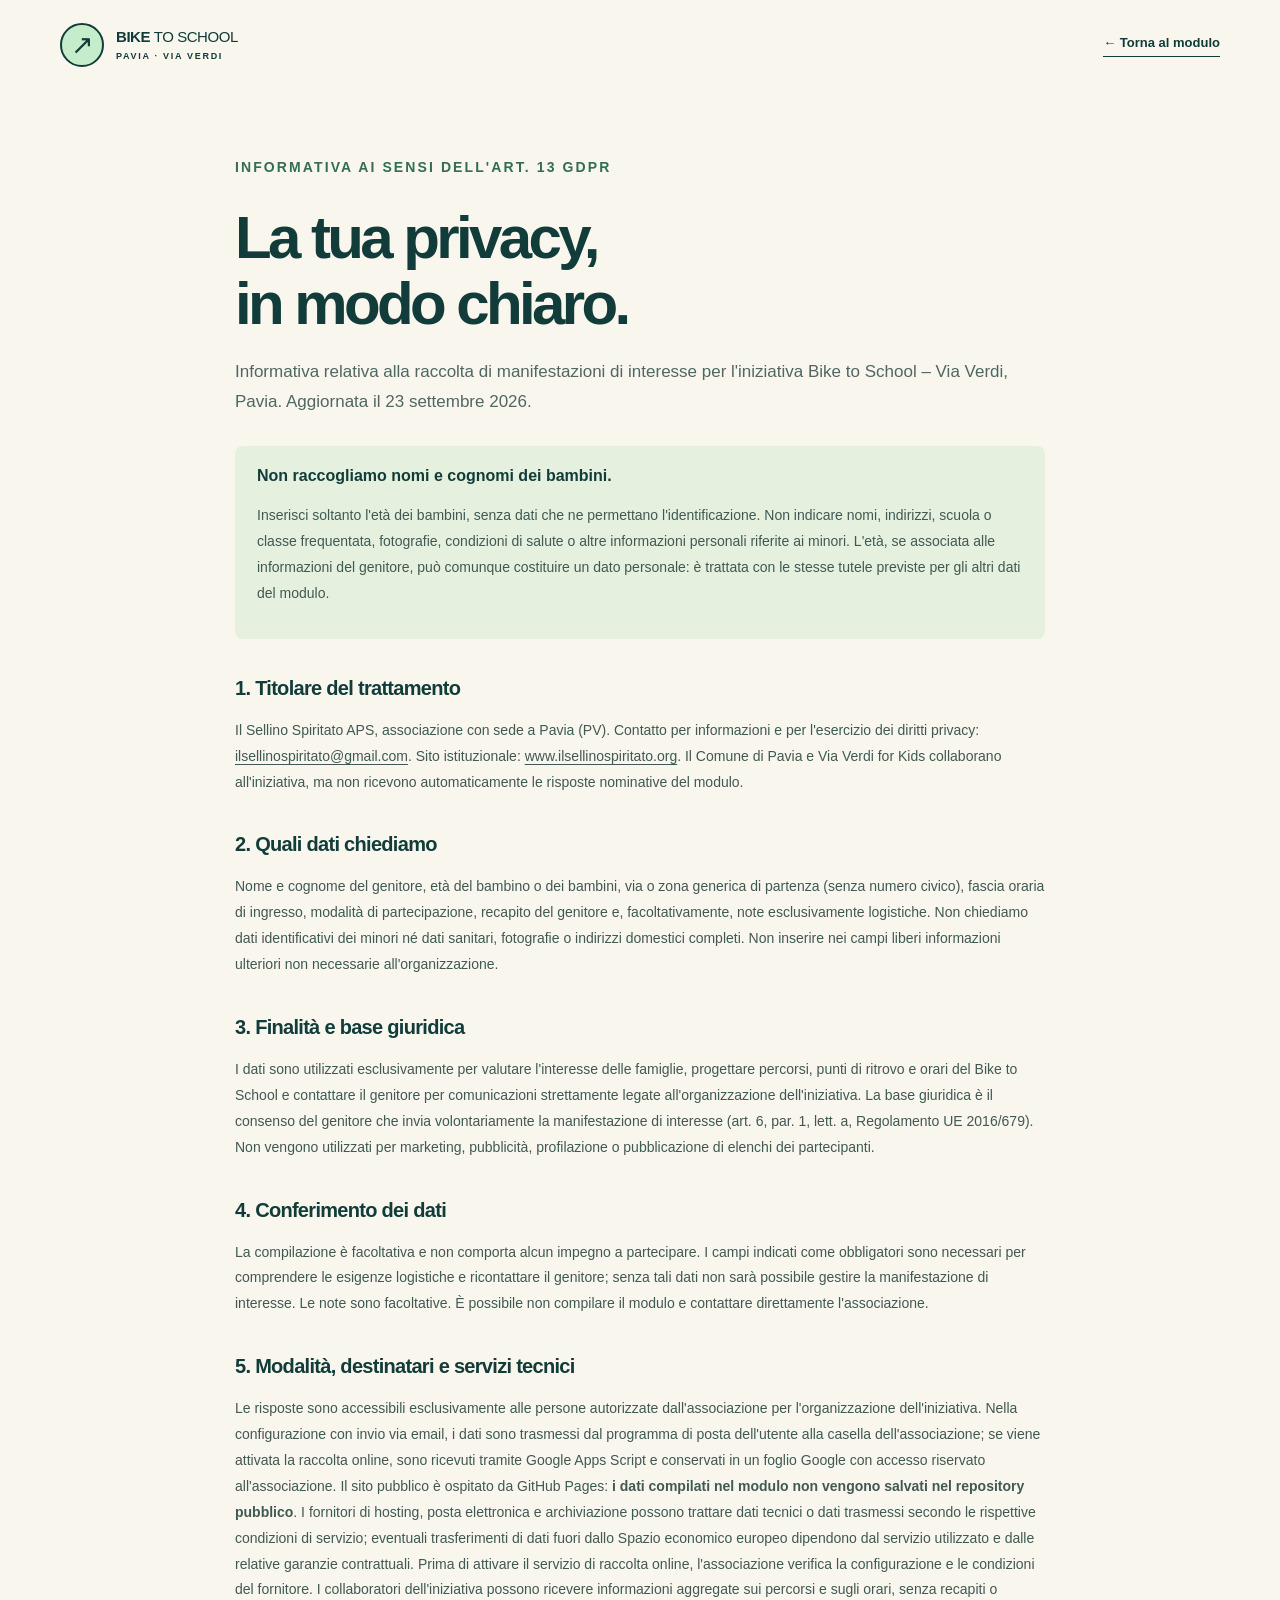
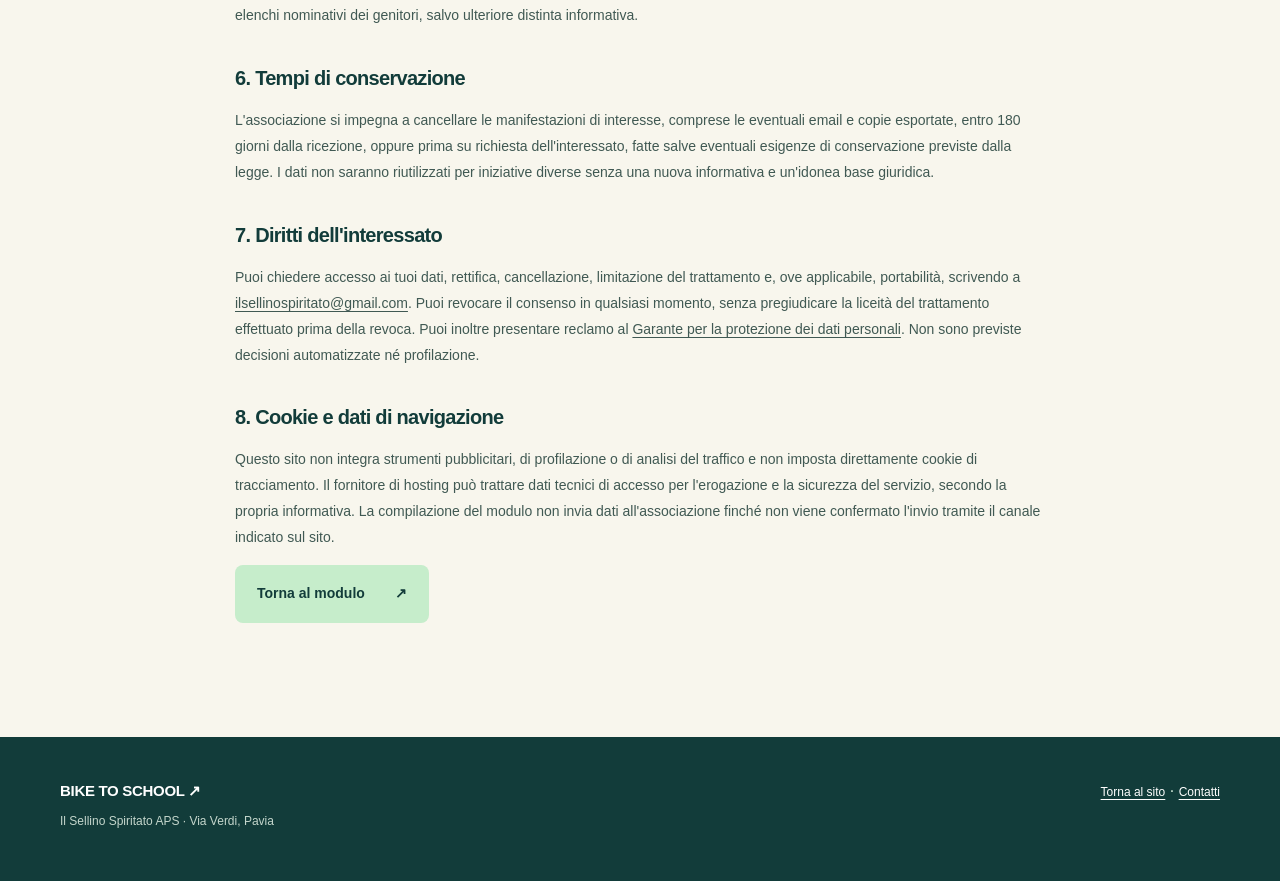
==== privacy.html @ 02a1339c "Add tailored GDPR privacy notice and child data minimization guidance" ====
<!doctype html>
<html lang="it">
<head><meta charset="utf-8"><meta name="viewport" content="width=device-width,initial-scale=1"><meta name="theme-color" content="#103c3b"><meta name="robots" content="index,follow"><meta name="description" content="Informativa privacy per il modulo di manifestazione di interesse Bike to School – Via Verdi."><title>Informativa privacy · Bike to School Via Verdi</title><link rel="stylesheet" href="./style.css"></head>
<body class="privacy-page">
<header class="topbar wrap"><a class="brand" href="./" aria-label="Torna al Bike to School"><span class="brand-mark" aria-hidden="true">↗</span><span>BIKE <span class="brand-light">TO SCHOOL</span><small>PAVIA · VIA VERDI</small></span></a><a class="navlink" href="./#modulo">← Torna al modulo</a></header>
<main class="wrap privacy-main"><p class="eyebrow dark">INFORMATIVA AI SENSI DELL'ART. 13 GDPR</p><h1>La tua privacy,<br>in modo chiaro.</h1><p class="intro">Informativa relativa alla raccolta di manifestazioni di interesse per l'iniziativa Bike to School – Via Verdi, Pavia. Aggiornata il 23 settembre 2026.</p>
<div class="privacy-highlight"><strong>Non raccogliamo nomi e cognomi dei bambini.</strong><p>Inserisci soltanto l'età dei bambini, senza dati che ne permettano l'identificazione. Non indicare nomi, indirizzi, scuola o classe frequentata, fotografie, condizioni di salute o altre informazioni personali riferite ai minori. L'età, se associata alle informazioni del genitore, può comunque costituire un dato personale: è trattata con le stesse tutele previste per gli altri dati del modulo.</p></div>
<h2>1. Titolare del trattamento</h2><p>Il Sellino Spiritato APS, associazione con sede a Pavia (PV). Contatto per informazioni e per l'esercizio dei diritti privacy: <a href="mailto:ilsellinospiritato@gmail.com">ilsellinospiritato@gmail.com</a>. Sito istituzionale: <a href="https://www.ilsellinospiritato.org/" target="_blank" rel="noopener">www.ilsellinospiritato.org</a>. Il Comune di Pavia e Via Verdi for Kids collaborano all'iniziativa, ma non ricevono automaticamente le risposte nominative del modulo.</p>
<h2>2. Quali dati chiediamo</h2><p>Nome e cognome del genitore, età del bambino o dei bambini, via o zona generica di partenza (senza numero civico), fascia oraria di ingresso, modalità di partecipazione, recapito del genitore e, facoltativamente, note esclusivamente logistiche. Non chiediamo dati identificativi dei minori né dati sanitari, fotografie o indirizzi domestici completi. Non inserire nei campi liberi informazioni ulteriori non necessarie all'organizzazione.</p>
<h2>3. Finalità e base giuridica</h2><p>I dati sono utilizzati esclusivamente per valutare l'interesse delle famiglie, progettare percorsi, punti di ritrovo e orari del Bike to School e contattare il genitore per comunicazioni strettamente legate all'organizzazione dell'iniziativa. La base giuridica è il consenso del genitore che invia volontariamente la manifestazione di interesse (art. 6, par. 1, lett. a, Regolamento UE 2016/679). Non vengono utilizzati per marketing, pubblicità, profilazione o pubblicazione di elenchi dei partecipanti.</p>
<h2>4. Conferimento dei dati</h2><p>La compilazione è facoltativa e non comporta alcun impegno a partecipare. I campi indicati come obbligatori sono necessari per comprendere le esigenze logistiche e ricontattare il genitore; senza tali dati non sarà possibile gestire la manifestazione di interesse. Le note sono facoltative. È possibile non compilare il modulo e contattare direttamente l'associazione.</p>
<h2>5. Modalità, destinatari e servizi tecnici</h2><p>Le risposte sono accessibili esclusivamente alle persone autorizzate dall'associazione per l'organizzazione dell'iniziativa. Nella configurazione con invio via email, i dati sono trasmessi dal programma di posta dell'utente alla casella dell'associazione; se viene attivata la raccolta online, sono ricevuti tramite Google Apps Script e conservati in un foglio Google con accesso riservato all'associazione. Il sito pubblico è ospitato da GitHub Pages: <strong>i dati compilati nel modulo non vengono salvati nel repository pubblico</strong>. I fornitori di hosting, posta elettronica e archiviazione possono trattare dati tecnici o dati trasmessi secondo le rispettive condizioni di servizio; eventuali trasferimenti di dati fuori dallo Spazio economico europeo dipendono dal servizio utilizzato e dalle relative garanzie contrattuali. Prima di attivare il servizio di raccolta online, l'associazione verifica la configurazione e le condizioni del fornitore. I collaboratori dell'iniziativa possono ricevere informazioni aggregate sui percorsi e sugli orari, senza recapiti o elenchi nominativi dei genitori, salvo ulteriore distinta informativa.</p>
<h2>6. Tempi di conservazione</h2><p>L'associazione si impegna a cancellare le manifestazioni di interesse, comprese le eventuali email e copie esportate, entro 180 giorni dalla ricezione, oppure prima su richiesta dell'interessato, fatte salve eventuali esigenze di conservazione previste dalla legge. I dati non saranno riutilizzati per iniziative diverse senza una nuova informativa e un'idonea base giuridica.</p>
<h2>7. Diritti dell'interessato</h2><p>Puoi chiedere accesso ai tuoi dati, rettifica, cancellazione, limitazione del trattamento e, ove applicabile, portabilità, scrivendo a <a href="mailto:ilsellinospiritato@gmail.com">ilsellinospiritato@gmail.com</a>. Puoi revocare il consenso in qualsiasi momento, senza pregiudicare la liceità del trattamento effettuato prima della revoca. Puoi inoltre presentare reclamo al <a href="https://www.garanteprivacy.it/" target="_blank" rel="noopener">Garante per la protezione dei dati personali</a>. Non sono previste decisioni automatizzate né profilazione.</p>
<h2>8. Cookie e dati di navigazione</h2><p>Questo sito non integra strumenti pubblicitari, di profilazione o di analisi del traffico e non imposta direttamente cookie di tracciamento. Il fornitore di hosting può trattare dati tecnici di accesso per l'erogazione e la sicurezza del servizio, secondo la propria informativa. La compilazione del modulo non invia dati all'associazione finché non viene confermato l'invio tramite il canale indicato sul sito.</p>
<p><a class="btn btn-light" href="./#modulo">Torna al modulo <span aria-hidden="true">↗</span></a></p>
</main><footer class="footer"><div class="wrap footer-inner"><div><strong>BIKE TO SCHOOL ↗</strong><p>Il Sellino Spiritato APS · Via Verdi, Pavia</p></div><div><a href="./">Torna al sito</a> · <a href="mailto:ilsellinospiritato@gmail.com">Contatti</a></div></div></footer></body></html>
---- style.css ----
:root{--ink:#123c3a;--muted:#506764;--paper:#f8f6ed;--cream:#fffdf6;--mint:#c6edcb;--green:#225b4d;--accent:#ffb68c;--line:#d9e0d5;--shadow:0 24px 70px rgba(9,54,47,.09)}*{box-sizing:border-box}html{scroll-behavior:smooth}body{margin:0;background:var(--paper);color:var(--ink);font-family:Inter,ui-sans-serif,-apple-system,BlinkMacSystemFont,"Segoe UI",sans-serif;line-height:1.55}a{color:inherit}button,input,select,textarea{font:inherit}button{cursor:pointer}button:disabled{cursor:not-allowed;opacity:.5}*:focus-visible{outline:3px solid #d77341;outline-offset:3px}.wrap{width:min(1160px,calc(100% - 48px));margin-inline:auto}.skip{position:absolute;left:12px;top:-100px;padding:12px 18px;background:white;z-index:30}.skip:focus{top:12px}.topbar{display:flex;align-items:center;justify-content:space-between;padding:23px 0;gap:20px}.brand{display:inline-flex;gap:12px;align-items:center;text-decoration:none;font-size:15px;font-weight:900;line-height:1.05;letter-spacing:-.03em}.brand-light{font-weight:500}.brand small{display:block;font-size:9px;letter-spacing:.19em;font-weight:700;margin-top:7px}.brand-mark{display:grid;place-items:center;width:44px;height:44px;border:2px solid var(--ink);border-radius:50%;background:var(--mint);font-size:27px;font-weight:400}.navlink{font-size:13px;text-decoration:none;font-weight:700;border-bottom:1px solid currentColor;padding-bottom:3px}.hero{background:var(--ink);border-radius:19px;min-height:525px;color:var(--cream);display:grid;grid-template-columns:1.03fr .97fr;overflow:hidden;position:relative}.hero-content{z-index:2;padding:66px 0 54px 58px;align-self:center}.eyebrow{font-size:11px;letter-spacing:.15em;text-transform:uppercase;font-weight:850;color:#c8e8c7;display:flex;align-items:center;gap:10px;margin:0 0 24px}.eyebrow.dark{color:#336e54}.pulse{width:8px;height:8px;display:inline-block;background:var(--accent);border-radius:50%;box-shadow:0 0 0 5px #ffb68c33}.hero h1{font-size:clamp(46px,5.1vw,76px);line-height:1.02;letter-spacing:-.073em;font-weight:850;margin:0 0 24px;white-space:nowrap}.hero h1 em,.section-intro h2 em,.form-side h2 em{color:var(--mint);font-family:Georgia,serif;font-weight:400;letter-spacing:-.065em}.hero-lead{max-width:450px;color:#d2e0d6;font-size:17px;line-height:1.75}.hero-actions{display:flex;align-items:center;flex-wrap:wrap;gap:18px;margin-top:30px}.btn{display:inline-flex;align-items:center;justify-content:center;gap:30px;text-decoration:none;border:0;border-radius:8px;padding:16px 22px;font-weight:800;font-size:14px;transition:transform .2s,background .2s}.btn:hover{transform:translateY(-2px)}.btn-light{color:var(--ink);background:var(--mint)}.btn-light:hover{background:#ddffdf}.tiny-note{font-size:11px;color:#c3d4ce}.hero-art{position:relative;min-height:465px;display:flex;align-items:center;justify-content:center;background:#bfe5c0;margin:25px;border-radius:50% 50% 9px 50%;transform:rotate(-4deg)}.route{position:relative;z-index:2;width:100%;height:auto;max-width:465px;transform:rotate(4deg) translate(-3%,-1%);overflow:visible}.art-chip{position:absolute;z-index:3;background:var(--cream);color:var(--ink);padding:10px 15px;font-weight:900;font-size:11px;letter-spacing:.09em;box-shadow:0 10px 20px #12463c20;transform:rotate(4deg);border-radius:6px}.chip-top{top:35px;right:7px}.chip-top span{margin-left:12px;color:#c2683b}.chip-bottom{bottom:25px;left:7px}.chip-bottom span{margin-left:12px;color:#e59469}.art-sun{position:absolute;top:64px;left:44px;width:34px;height:34px;background:var(--accent);border-radius:50%}.partners{display:flex;align-items:center;justify-content:center;gap:25px;padding:32px 15px 36px;font-size:12px;color:#5a7069;flex-wrap:wrap}.partners strong{color:var(--ink)}.separator{width:5px;height:5px;background:#b7c3b6;border-radius:50%}.explain{padding:80px 0 100px}.section-intro h2,.form-side h2{font-size:clamp(38px,4.4vw,58px);line-height:1.1;letter-spacing:-.06em;margin:0}.section-intro h2 em,.form-side h2 em{color:#398363}.facts{display:grid;grid-template-columns:repeat(3,1fr);gap:20px;margin-top:40px}.fact{border-top:1px solid #acc2b2;padding:26px 16px 5px 0}.fact-no{color:#62977a;font-size:12px;font-weight:800;letter-spacing:.14em}.fact h3{font-size:22px;letter-spacing:-.04em;margin:14px 0 7px}.fact p{font-size:14px;line-height:1.75;margin:0;color:var(--muted);max-width:280px}.notice{display:flex;gap:17px;align-items:flex-start;background:#e8f0df;border-radius:10px;margin-top:45px;padding:24px 30px}.notice-icon{flex:none;width:26px;height:26px;border:1px solid var(--ink);border-radius:50%;font-family:Georgia,serif;text-align:center;line-height:25px;font-style:italic;font-weight:bold}.notice p{margin:0;font-size:14px;line-height:1.7}.form-section{background:#e4ede1;padding:100px 0}.form-layout{display:grid;grid-template-columns:.78fr 1.22fr;gap:80px;align-items:start}.form-side{padding-top:28px;position:sticky;top:30px}.form-side h2{margin-bottom:20px}.form-side>p:not(.eyebrow){font-size:17px;color:#4b655b;max-width:350px;line-height:1.8}.no-commit{margin-top:37px;display:flex;align-items:flex-start;gap:12px;font-size:14px;font-weight:750;max-width:320px}.no-commit span{border-radius:50%;background:var(--ink);color:white;padding:0 7px;line-height:25px}.form-card{background:white;border-radius:14px;box-shadow:var(--shadow);padding:40px 44px}.form-card-head{padding-bottom:23px;border-bottom:1px solid var(--line);margin-bottom:30px}.tag{background:#e5f2e4;color:#286146;border-radius:4px;padding:5px 8px;display:inline-block;font-weight:850;font-size:10px;letter-spacing:.11em}.form-card-head h3{font-size:27px;letter-spacing:-.055em;margin:14px 0 5px}.form-card-head p{font-size:13px;color:var(--muted);margin:0}.field{margin-bottom:26px}.field>label,.choice-field legend{font-size:14px;font-weight:750;display:block;margin-bottom:9px}.field label span,.choice-field legend span{color:#b34c37}.field input:not([type=radio]),.field select,.field textarea{border:1px solid #cfd8d3;border-radius:7px;width:100%;padding:14px 15px;background:#fff;color:var(--ink);min-height:49px;outline-offset:2px}.field input:focus,.field select:focus,.field textarea:focus{border-color:#29775d;box-shadow:0 0 0 3px #bde3cc80;outline:none}.field input::placeholder,.field textarea::placeholder{color:#81928a}.field small{display:block;font-size:12px;line-height:1.6;color:#67776f;margin-top:7px}.choice-field{border:0;margin:0 0 24px;padding:0}.choice-field legend{margin-bottom:12px}.choice{display:flex;align-items:flex-start;gap:12px;border:1px solid #d9e1db;border-radius:8px;padding:13px 14px;margin-bottom:9px;cursor:pointer;font-size:13px;line-height:1.55}.choice:has(input:checked){border-color:#3e8f6e;background:#f2faf2}.choice input{accent-color:#286c50;margin-top:4px;flex:none}.choice span{color:var(--ink)!important}.privacy-warning{display:flex;gap:12px;background:#fff3df;border:1px solid #f4d7a5;border-radius:8px;padding:15px 16px;margin-bottom:22px}.privacy-warning>span{width:22px;height:22px;flex:none;border-radius:50%;background:#b9713b;color:white;display:grid;place-items:center;font-weight:850}.privacy-warning p{font-size:12px;line-height:1.7;margin:0;color:#674d2f}.check{display:flex;gap:12px;align-items:flex-start;font-size:12.5px;line-height:1.6;margin:18px 0;cursor:pointer}.check input{flex:none;accent-color:#286c50;margin-top:3px}.check a{text-underline-offset:3px}.check b{color:#aa543b}.btn-submit{width:100%;background:var(--ink);color:white;margin-top:15px;font-size:14px;padding:18px;justify-content:space-between}.btn-submit:hover{background:#245e54}.submit-hint{font-size:11px;color:#647a6e;line-height:1.65;margin:13px 0 0}.form-status{font-size:13px;font-weight:650;line-height:1.6;color:#8a452b}.form-status:not(:empty){padding:12px 0}.anti-bot{position:absolute!important;width:1px!important;height:1px!important;opacity:0!important;overflow:hidden!important;pointer-events:none!important}.footer{background:#123c3a;color:#d1e7d6;padding:42px 0}.footer-inner{display:flex;justify-content:space-between;gap:25px}.footer-inner>div:last-child{text-align:right}.footer strong{font-size:15px;letter-spacing:-.02em;color:white}.footer strong span{color:#ffb68c}.footer p{font-size:12px;line-height:1.8;margin:7px 0;color:#c4d6cc}.footer a{font-size:12px;color:white;text-underline-offset:3px}.privacy-page{background:var(--paper);min-height:80vh}.privacy-main{max-width:810px;padding:65px 0 100px}.privacy-main h1{font-size:clamp(38px,5vw,60px);line-height:1.1;letter-spacing:-.06em;margin:10px 0 20px}.privacy-main .intro{font-size:17px;color:var(--muted);line-height:1.75}.privacy-main h2{font-size:20px;letter-spacing:-.035em;margin:34px 0 9px}.privacy-main p,.privacy-main li{color:#405953;font-size:14px;line-height:1.85}.privacy-main ul{padding-left:20px}.privacy-main .privacy-highlight{background:#e5f0df;padding:18px 22px;border-radius:8px;margin:30px 0}.privacy-main a{text-underline-offset:3px}@media(max-width:950px){.hero{grid-template-columns:1fr}.hero-content{padding:45px 34px 0}.hero h1{font-size:clamp(45px,7.4vw,78px)}.hero-art{min-height:310px;max-width:490px;width:calc(100% - 70px);margin:18px auto 35px}.route{max-height:350px}.form-layout{gap:28px;grid-template-columns:1fr}.form-side{position:static;padding:0 0 10px}.form-side>p:not(.eyebrow){max-width:550px}.form-section{padding:70px 0}}@media(max-width:640px){.wrap{width:min(100% - 30px,1160px)}.topbar{padding:16px 0}.brand{font-size:13px}.brand-mark{width:38px;height:38px}.navlink{font-size:11px}.hero{border-radius:12px}.hero-content{padding:43px 25px 0}.hero h1{font-size:clamp(40px,10vw,62px);white-space:normal}.hero-lead{font-size:15px}.hero-art{width:calc(100% - 50px);min-height:280px;margin:20px auto 25px}.route{max-height:300px}.partners{justify-content:flex-start;gap:6px;padding:24px 5px;font-size:11px}.partners span{display:block}.separator{display:none!important}.explain{padding:48px 0 65px}.facts{grid-template-columns:1fr;gap:14px;margin-top:24px}.fact{padding:16px 0 5px}.fact h3{margin:6px 0}.fact p{max-width:100%}.notice{padding:18px;margin-top:30px}.form-section{padding:55px 0}.form-card{padding:27px 20px;border-radius:10px}.form-side h2{font-size:44px}.footer-inner{flex-direction:column}.footer-inner>div:last-child{text-align:left}.privacy-main{padding:42px 0 75px}}@media(prefers-reduced-motion:reduce){html{scroll-behavior:auto}.btn{transition:none}}
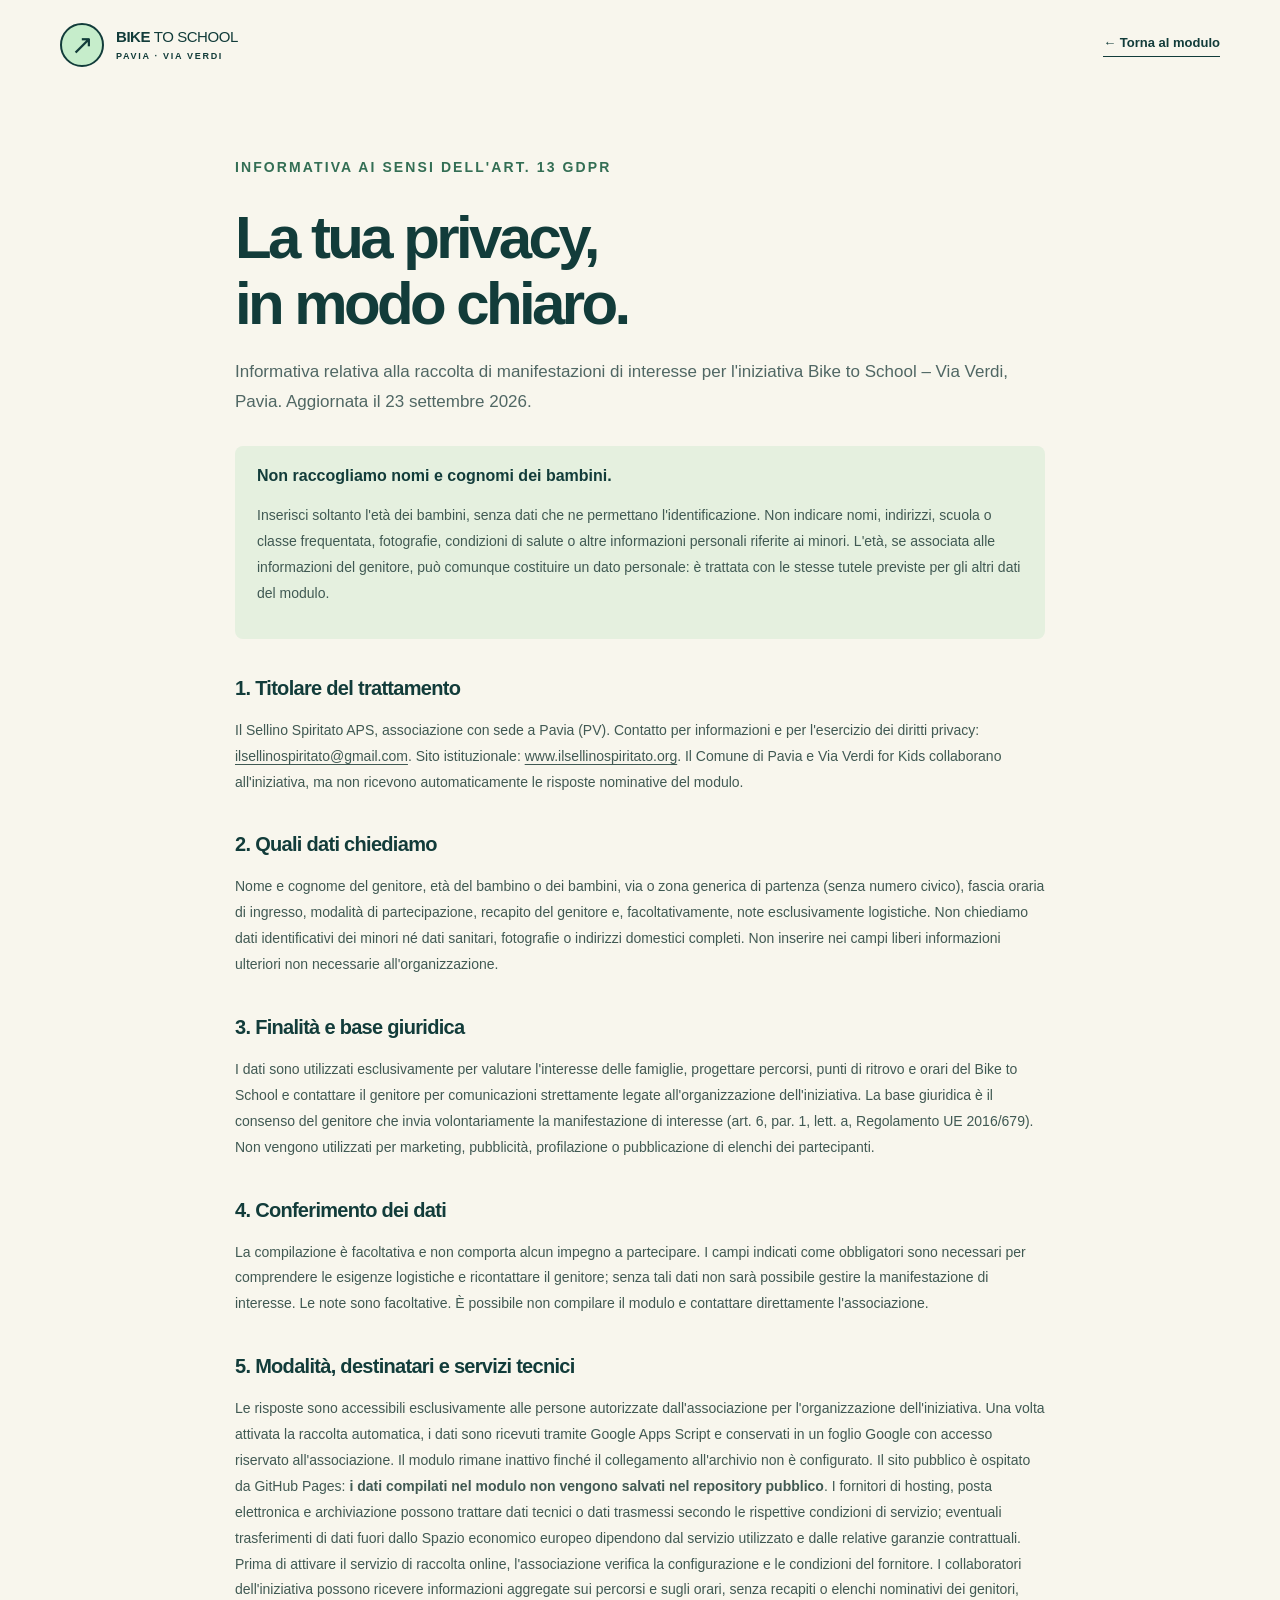
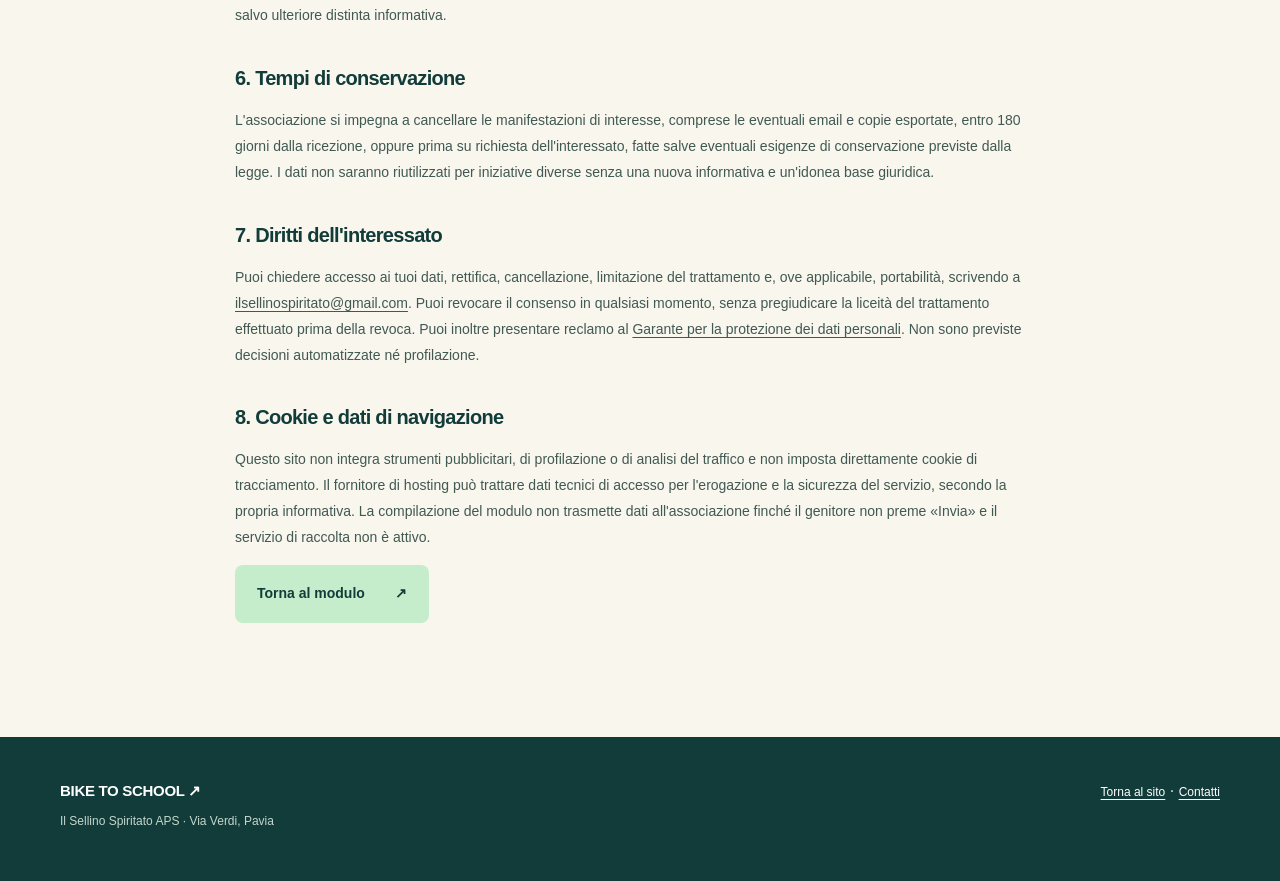
==== commit 87974909: "Align privacy notice with automatic-only private response collection" ====
--- a/privacy.html
+++ b/privacy.html
@@ -9,9 +9,9 @@
 <h2>2. Quali dati chiediamo</h2><p>Nome e cognome del genitore, età del bambino o dei bambini, via o zona generica di partenza (senza numero civico), fascia oraria di ingresso, modalità di partecipazione, recapito del genitore e, facoltativamente, note esclusivamente logistiche. Non chiediamo dati identificativi dei minori né dati sanitari, fotografie o indirizzi domestici completi. Non inserire nei campi liberi informazioni ulteriori non necessarie all'organizzazione.</p>
 <h2>3. Finalità e base giuridica</h2><p>I dati sono utilizzati esclusivamente per valutare l'interesse delle famiglie, progettare percorsi, punti di ritrovo e orari del Bike to School e contattare il genitore per comunicazioni strettamente legate all'organizzazione dell'iniziativa. La base giuridica è il consenso del genitore che invia volontariamente la manifestazione di interesse (art. 6, par. 1, lett. a, Regolamento UE 2016/679). Non vengono utilizzati per marketing, pubblicità, profilazione o pubblicazione di elenchi dei partecipanti.</p>
 <h2>4. Conferimento dei dati</h2><p>La compilazione è facoltativa e non comporta alcun impegno a partecipare. I campi indicati come obbligatori sono necessari per comprendere le esigenze logistiche e ricontattare il genitore; senza tali dati non sarà possibile gestire la manifestazione di interesse. Le note sono facoltative. È possibile non compilare il modulo e contattare direttamente l'associazione.</p>
-<h2>5. Modalità, destinatari e servizi tecnici</h2><p>Le risposte sono accessibili esclusivamente alle persone autorizzate dall'associazione per l'organizzazione dell'iniziativa. Nella configurazione con invio via email, i dati sono trasmessi dal programma di posta dell'utente alla casella dell'associazione; se viene attivata la raccolta online, sono ricevuti tramite Google Apps Script e conservati in un foglio Google con accesso riservato all'associazione. Il sito pubblico è ospitato da GitHub Pages: <strong>i dati compilati nel modulo non vengono salvati nel repository pubblico</strong>. I fornitori di hosting, posta elettronica e archiviazione possono trattare dati tecnici o dati trasmessi secondo le rispettive condizioni di servizio; eventuali trasferimenti di dati fuori dallo Spazio economico europeo dipendono dal servizio utilizzato e dalle relative garanzie contrattuali. Prima di attivare il servizio di raccolta online, l'associazione verifica la configurazione e le condizioni del fornitore. I collaboratori dell'iniziativa possono ricevere informazioni aggregate sui percorsi e sugli orari, senza recapiti o elenchi nominativi dei genitori, salvo ulteriore distinta informativa.</p>
+<h2>5. Modalità, destinatari e servizi tecnici</h2><p>Le risposte sono accessibili esclusivamente alle persone autorizzate dall'associazione per l'organizzazione dell'iniziativa. Una volta attivata la raccolta automatica, i dati sono ricevuti tramite Google Apps Script e conservati in un foglio Google con accesso riservato all'associazione. Il modulo rimane inattivo finché il collegamento all'archivio non è configurato. Il sito pubblico è ospitato da GitHub Pages: <strong>i dati compilati nel modulo non vengono salvati nel repository pubblico</strong>. I fornitori di hosting, posta elettronica e archiviazione possono trattare dati tecnici o dati trasmessi secondo le rispettive condizioni di servizio; eventuali trasferimenti di dati fuori dallo Spazio economico europeo dipendono dal servizio utilizzato e dalle relative garanzie contrattuali. Prima di attivare il servizio di raccolta online, l'associazione verifica la configurazione e le condizioni del fornitore. I collaboratori dell'iniziativa possono ricevere informazioni aggregate sui percorsi e sugli orari, senza recapiti o elenchi nominativi dei genitori, salvo ulteriore distinta informativa.</p>
 <h2>6. Tempi di conservazione</h2><p>L'associazione si impegna a cancellare le manifestazioni di interesse, comprese le eventuali email e copie esportate, entro 180 giorni dalla ricezione, oppure prima su richiesta dell'interessato, fatte salve eventuali esigenze di conservazione previste dalla legge. I dati non saranno riutilizzati per iniziative diverse senza una nuova informativa e un'idonea base giuridica.</p>
 <h2>7. Diritti dell'interessato</h2><p>Puoi chiedere accesso ai tuoi dati, rettifica, cancellazione, limitazione del trattamento e, ove applicabile, portabilità, scrivendo a <a href="mailto:ilsellinospiritato@gmail.com">ilsellinospiritato@gmail.com</a>. Puoi revocare il consenso in qualsiasi momento, senza pregiudicare la liceità del trattamento effettuato prima della revoca. Puoi inoltre presentare reclamo al <a href="https://www.garanteprivacy.it/" target="_blank" rel="noopener">Garante per la protezione dei dati personali</a>. Non sono previste decisioni automatizzate né profilazione.</p>
-<h2>8. Cookie e dati di navigazione</h2><p>Questo sito non integra strumenti pubblicitari, di profilazione o di analisi del traffico e non imposta direttamente cookie di tracciamento. Il fornitore di hosting può trattare dati tecnici di accesso per l'erogazione e la sicurezza del servizio, secondo la propria informativa. La compilazione del modulo non invia dati all'associazione finché non viene confermato l'invio tramite il canale indicato sul sito.</p>
+<h2>8. Cookie e dati di navigazione</h2><p>Questo sito non integra strumenti pubblicitari, di profilazione o di analisi del traffico e non imposta direttamente cookie di tracciamento. Il fornitore di hosting può trattare dati tecnici di accesso per l'erogazione e la sicurezza del servizio, secondo la propria informativa. La compilazione del modulo non trasmette dati all'associazione finché il genitore non preme «Invia» e il servizio di raccolta non è attivo.</p>
 <p><a class="btn btn-light" href="./#modulo">Torna al modulo <span aria-hidden="true">↗</span></a></p>
 </main><footer class="footer"><div class="wrap footer-inner"><div><strong>BIKE TO SCHOOL ↗</strong><p>Il Sellino Spiritato APS · Via Verdi, Pavia</p></div><div><a href="./">Torna al sito</a> · <a href="mailto:ilsellinospiritato@gmail.com">Contatti</a></div></div></footer></body></html>
